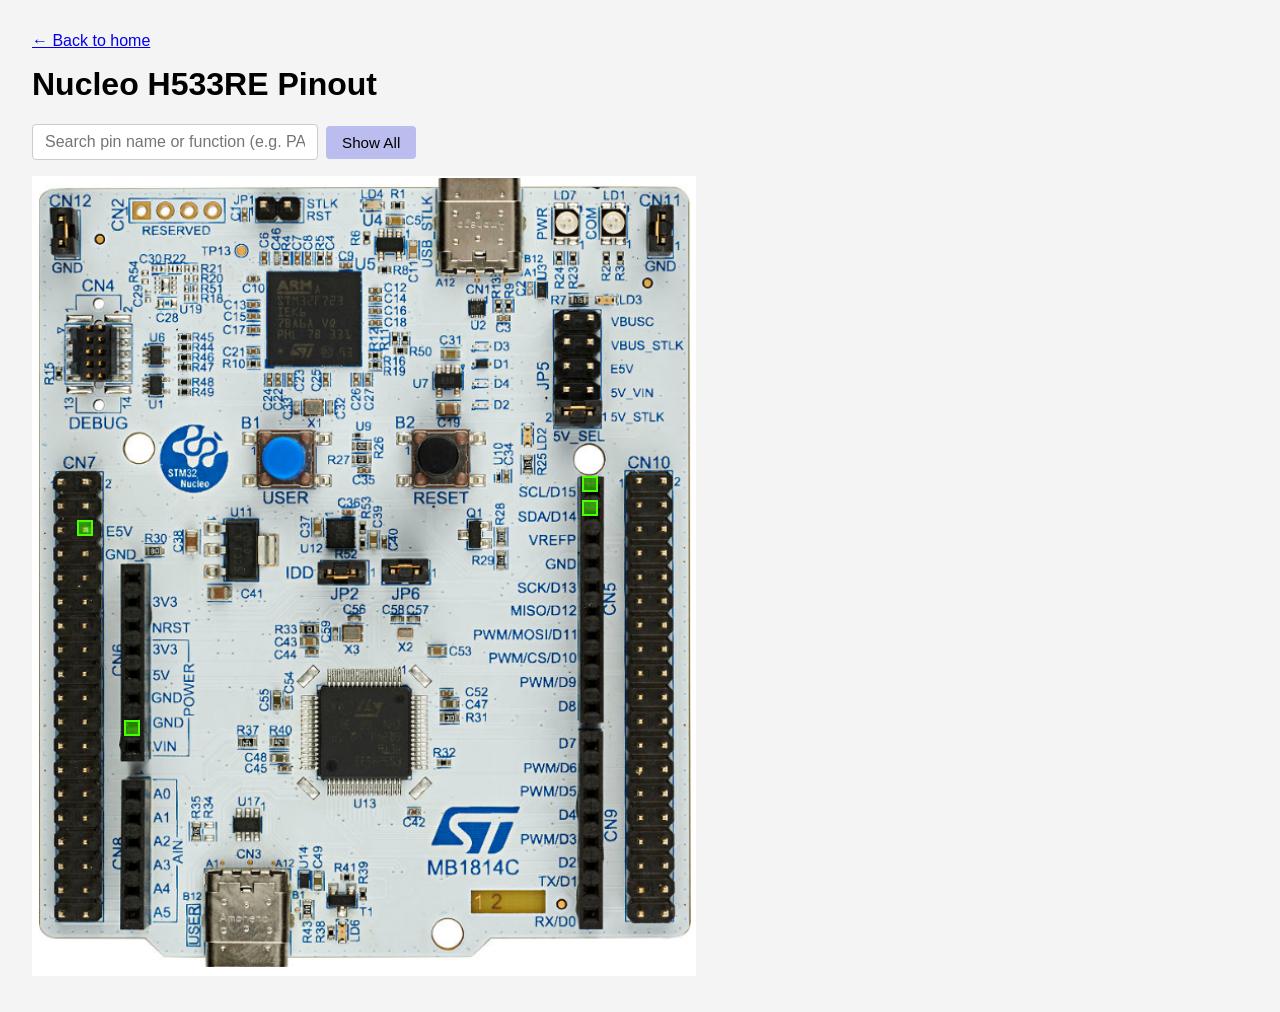
==== H533REpinout.html @ 58fda5b3 "Got started on new nucleo pin out" ====
<!DOCTYPE html>
<html lang="en">
<head>
<meta charset="UTF-8">
<meta name="viewport" content="width=device-width, initial-scale=1.0">
<title>Resources | Triton Robotics</title>
<style>
  body {
    font-family: Arial, sans-serif;
    background: #f4f4f4;
    margin: 0;
    padding: 2rem;
  }

  h1 {
    margin-top: 0;
  }

  a.back {
    display: inline-block;
    margin-bottom: 1rem;
  }

  /* --- Search bar --- */
  #controls {
    display: flex;
    gap: 0.5rem;
    align-items: center;
    margin-bottom: 1rem;
  }

  #search {
    padding: 0.5rem 0.75rem;
    font-size: 1rem;
    width: 260px;
    border: 1px solid #ccc;
    border-radius: 4px;
  }

  #showAllBtn {
    padding: 0.5rem 1rem;
    background: rgb(186, 189, 237);
    border: none;
    border-radius: 4px;
    cursor: pointer;
    font-size: 0.95rem;
  }

  #showAllBtn:hover {
    background: rgb(160, 163, 220);
  }

  #matchCount {
    font-size: 0.9rem;
    color: #555;
  }

  /* --- Image + pin markers --- */
  #board-wrapper {
    position: relative;
    display: inline-block;
  }

  #board-img {
    height: 800px;
    display: block;
    max-width: 100%;
  }

  .pin-marker {
    position: absolute;
    width: 12px;
    height: 12px;
    margin-left: -8px;
    margin-top: -8px;
    background: rgba(72, 255, 0, 0.507);
    border: 2.5px solid rgb(72, 255, 0);
    cursor: pointer;
    transition: transform 0.1s ease, background 0.1s ease, border-color 0.1s ease;
  }

  .pin-marker:hover,
  .pin-marker.highlight {
    background: rgba(255, 200, 80, 0.85);
    border-color: #b8860b;
    transform: scale(1.4);
    z-index: 5;
  }

  .pin-marker.dimmed {
    opacity: 0;
  }

.pin-marker.group-highlight {
    background: rgba(120, 200, 255, 0.85);
    border-color: #1a6fa8;
    transform: scale(1.3);
    z-index: 4;
  }


  /* --- Tooltip --- */
  #tooltip {
    position: absolute;
    display: none;
    background: #1a1a2e;
    color: white;
    padding: 0.5rem 0.75rem;
    border-radius: 6px;
    font-size: 0.85rem;
    max-width: 240px;
    pointer-events: none;
    z-index: 10;
    box-shadow: 0 4px 10px rgba(0,0,0,0.3);
  }

  #tooltip .pin-name {
    font-weight: bold;
    margin-bottom: 0.25rem;
  }

  #tooltip ul {
    margin: 0;
    padding-left: 1.1rem;
  }
</style>
</head>
<body>

  <a class="back" href="index.html">&larr; Back to home</a>
  <h1>Nucleo H533RE Pinout</h1>

  <div id="controls">
    <input type="text" id="search" placeholder="Search pin name or function (e.g. PA5, SPI, ADC)...">
    <button id="showAllBtn">Show All</button>
    <span id="matchCount"></span>
  </div>

  <div id="board-wrapper">
    <img id="board-img" src="assets/nucleo/Nucleo_H533RE.png" alt="Nucleo H533RE top view">
    <div id="tooltip"></div>
    <!-- pin markers are injected here by JS -->
  </div>

  <script>
    // ---------------------------------------------------------------
    // PIN DATA
    // x and y are PERCENTAGES of the image width/height (0-100),
    // NOT pixels. This keeps markers aligned even if the image is
    // resized or viewed on a different screen.
    //
    // To find a pin's x/y: open the image in an image editor (or
    // even MS Paint / Preview), hover the pin, note the pixel
    // coordinates, then:
    //   x% = (pixel_x / image_width_px)  * 100
    //   y% = (pixel_y / image_height_px) * 100
    // ---------------------------------------------------------------
    const pins = [ 
    // Increment x by 4 to go 1 pin to right
    // increment y by

    //Left Group
    { name: "E5V", x: 8, y: 44, functions: ["External 5 volt power at 500mA"]},


    // Right Group

        // Arduino Top
        { name: "PB6", x: 84, y: 38.5, functions: ["I2C1_SCL"], group: "PB6"},
        { name: "PB7", x: 84, y: 41.5, functions: ["I2C1_SDA"], group: "PB7"},




    { name: "GND", x: 15.0, y: 69, functions: ["Ground"], group: "GND" },


    ];

    const wrapper = document.getElementById("board-wrapper");
    const tooltip = document.getElementById("tooltip");
    const searchInput = document.getElementById("search");
    const showAllBtn = document.getElementById("showAllBtn");
    const matchCount = document.getElementById("matchCount");

    // Create a marker element for each pin
    const markerEls = pins.map(pin => {
      const el = document.createElement("div");
      el.className = "pin-marker";
      el.style.left = pin.x + "%";
      el.style.top = pin.y + "%";
      el.dataset.name = pin.name.toLowerCase();
      el.dataset.functions = pin.functions.join(" ").toLowerCase();

    el.addEventListener("mouseenter", () => {
        showTooltip(pin);
        highlightGroup(pin);
    });

    el.addEventListener("mousemove", (e) => positionTooltip(e));
    el.addEventListener("mouseleave", () => {
        hideTooltip();
        clearGroupHighlight();
    });

      wrapper.appendChild(el);
      return { el, pin };
    });

    function showTooltip(pin) {
      const groupNote = pin.group
        ? `<div style="opacity:0.7; font-size:0.75rem; margin-top:0.25rem;">connected to ${pins.filter(p => p.group === pin.group).length - 1} other ${pin.group} pin(s)</div>`
        : "";
      tooltip.innerHTML = `
        <div class="pin-name">${pin.name}</div>
        <ul>${pin.functions.map(f => `<li>${f}</li>`).join("")}</ul>
        ${groupNote}
      `;
      tooltip.style.display = "block";
    }

    function positionTooltip(e) {
      const rect = wrapper.getBoundingClientRect();
      tooltip.style.left = (e.clientX - rect.left + 15) + "px";
      tooltip.style.top = (e.clientY - rect.top + 15) + "px";
    }

    function hideTooltip() {
      tooltip.style.display = "none";
    }

    function highlightGroup(hoveredPin) {
      if (!hoveredPin.group) return;
      markerEls.forEach(({ el, pin }) => {
        if (pin.group === hoveredPin.group) {
          el.classList.add("group-highlight");
        }
      });
    }
 
    function clearGroupHighlight() {
      markerEls.forEach(({ el }) => el.classList.remove("group-highlight"));
    }




    // Search: highlight matches, dim non-matches
    function runSearch() {
      const query = searchInput.value.trim().toLowerCase();
      let matches = 0;

      markerEls.forEach(({ el }) => {
        if (query === "") {
          el.classList.remove("highlight", "dimmed");
          return;
        }
        const isMatch = el.dataset.name.includes(query) || el.dataset.functions.includes(query);
        el.classList.toggle("highlight", isMatch);
        el.classList.toggle("dimmed", !isMatch);
        if (isMatch) matches++;
      });

      matchCount.textContent = query === "" ? "" : `${matches} match${matches === 1 ? "" : "es"}`;
    }

    searchInput.addEventListener("input", runSearch);

    showAllBtn.addEventListener("click", () => {
      searchInput.value = "";
      runSearch();
    });
  </script>

</body>
</html>
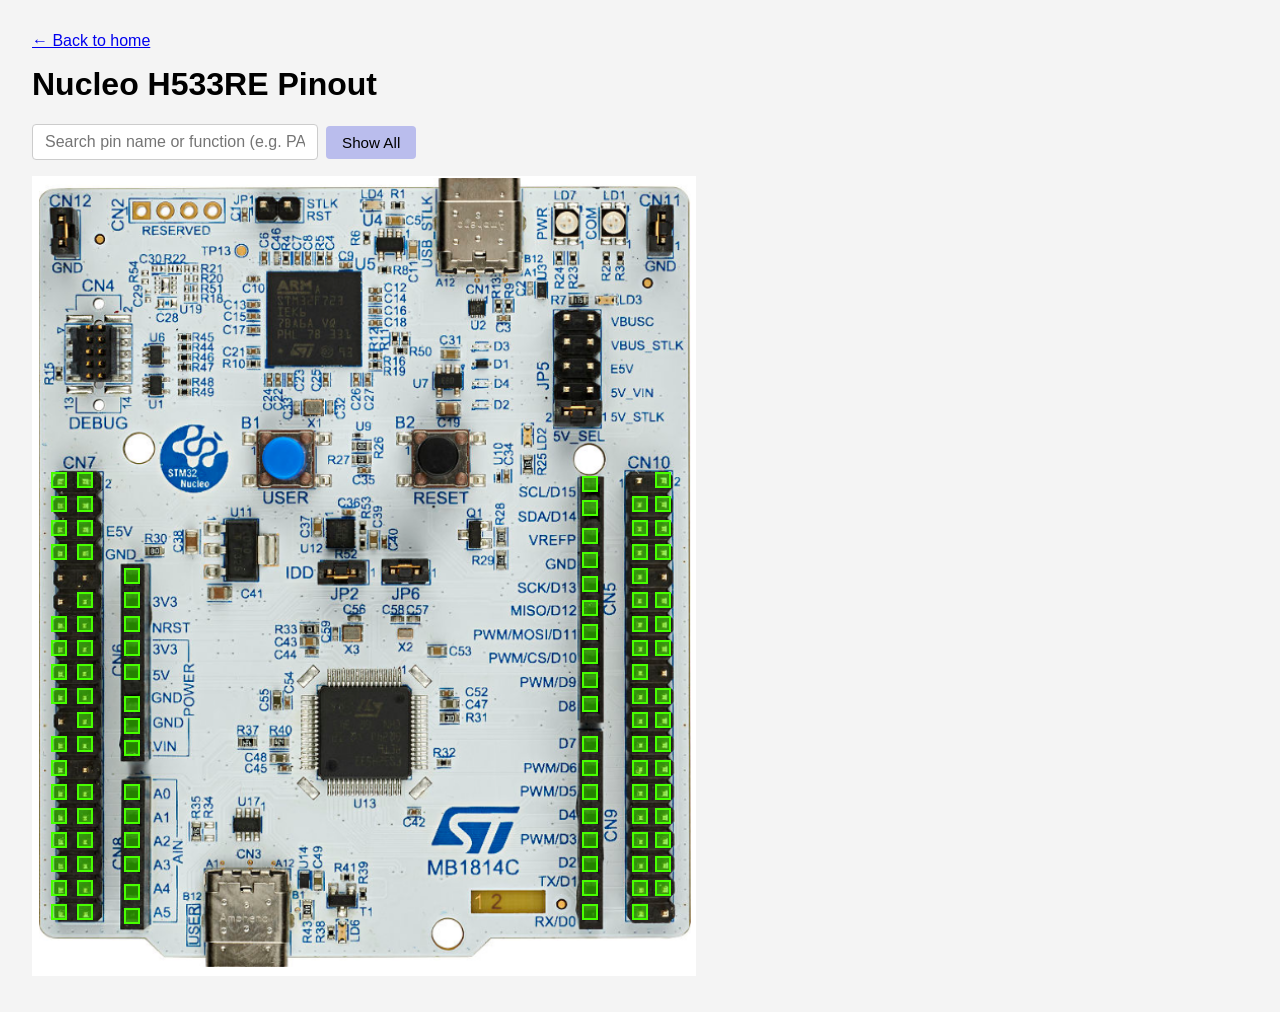
==== commit 5a8d2a28: "Setup Positions of Pins - Put pins on board - Initial function labels" ====
--- a/H533REpinout.html
+++ b/H533REpinout.html
@@ -159,20 +159,136 @@
     // Increment x by 4 to go 1 pin to right
     // increment y by
 
-    //Left Group
-    { name: "E5V", x: 8, y: 44, functions: ["External 5 volt power at 500mA"]},
-
+    //Left Group     
+      // CN7 ODD PINS
+      { name: "PC10", x: 4, y: 38, functions: []},
+      { name: "PC12", x: 4, y: 41, functions: []},
+      { name: "VDD", x: 4, y: 44, functions: []},
+      { name: "BOOT0", x: 4, y: 47, functions: ["BOOT0 is set to ‘0’ by default. It can be set to ‘1’ with a jumper plugged between pin 5 (VDD) and pin 7 (BOOT0) of CN7."]},
+      // { name: "", x: 4, y: 50, functions: []},
+      // { name: "", x: 4, y: 53, functions: []},
+      { name: "PA13", x: 4, y: 56, functions: ["PA13 and PA14 are shared with SWD signals connected to STLINK-V3EC. It is not recommended to use them as I/O pins. By default, they are used as SWD signals (SB40 and SB41 ON)."]},
+      { name: "PA14", x: 4, y: 59, functions: ["PA13 and PA14 are shared with SWD signals connected to STLINK-V3EC. It is not recommended to use them as I/O pins. By default, they are used as SWD signals (SB40 and SB41 ON)."]},
+      { name: "PA15", x: 4, y: 62, functions: []},
+      { name: "GND", x: 4, y: 65, functions: ["Ground"], group: "GND"},
+      // { name: "", x: 4, y: 68, functions: []},
+      { name: "PC13", x: 4, y: 71, functions: ["USER button(DEFAULT)/IO"]},
+      { name: "PC14", x: 4, y: 74, functions: ["LSE CLK (DEFAULT)/IO", "OSC32_IN"]},
+      { name: "PC15", x: 4, y: 77, functions: ["LSE LCK (DEFAULT)/IO", "OSC32_OUT"]},
+      { name: "PF0", x: 4, y: 80, functions: ["HSE CLK (DEFAULT)/I", "OSC_IN"]},
+      { name: "PF1", x: 4, y: 83, functions: ["HSE LCK (DEFAULT)/O", "OSC_OUT"]},
+      { name: "VBAT", x: 4, y: 86, functions: ["Power supply for RTC when VDD is not present"]},
+      { name: "PC2", x: 4, y: 89, functions: ["IO"]},
+      { name: "PC3", x: 4, y: 92, functions: ["IO"]},
+
+      // CN7 EVEN PINS
+      { name: "PC11", x: 8, y: 38, functions: []},
+      { name: "PD2", x: 8, y: 41, functions: []},
+      { name: "E5V", x: 8, y: 44, functions: ["External 5 volt power at 500mA"]},
+      { name: "GND", x: 8, y: 47, functions: ["Ground"], group: "GND"},
+      // { name: "", x: 8, y: 50, functions: []},
+      { name: "IOREF", x: 8, y: 53, functions: []},
+      { name: "NRST", x: 8, y: 56, functions: ["STM32H5 RESET"], group: "NRST"},
+      { name: "3V3", x: 8, y: 59, functions: ["3V3 output (3V-3.6V, max 1.3A)"], group: "3V3"},
+      { name: "5V", x: 8, y: 62, functions: []},
+      { name: "GND", x: 8, y: 65, functions: ["Ground"], group: "GND"},
+      { name: "GND", x: 8, y: 68, functions: ["Ground"], group: "GND"},
+      { name: "VIN", x: 8, y: 71, functions: ["Power Input (7V = 800mA, (7V, 9V) = 450mA, [9V, 12V] = 250mA)"], group: "VIN"},
+      // { name: "", x: 8, y: 74, functions: []},
+      { name: "PA0", x: 8, y: 77, functions: ["ARD_A0–ADC1_INP0 (DEFAULT)/User button"]},
+      { name: "PA1", x: 8, y: 80, functions: ["ARD_A1–ADC1_INP1"]},
+      { name: "PA2(*)/PB1(*)", x: 8, y: 83, functions: ["ARD_A2–ADC1_INP14/STLINK_TX (T_VCP_TX)", "USART2_TX"]},
+      { name: "PB0", x: 8, y: 86, functions: []},
+      { name: "PC1(DEFAULT)/PB7", x: 8, y: 89, functions: []},
+      { name: "PC0(DEFAULT)/PB6", x: 8, y: 92, functions: []},
+      
+      // CN6 POWER
+      { name: "", x: 15.0, y: 50, functions: ["5V_IN test"]},
+      { name: "IOREF", x: 15.0, y: 53, functions: ["3V3 ref"]},
+      { name: "NRST", x: 15.0, y: 56, functions: ["STM32H5 RESET"], group: "NRST"},
+      { name: "3V3", x: 15.0, y: 59, functions: ["3V3 output (3V-3.6V, max 1.3A)"], group: "3V3"},
+      { name: "5V", x: 15.0, y: 62, functions: ["5V input"]},
+      { name: "GND", x: 15.0, y: 66, functions: ["Ground"], group: "GND"},
+      { name: "GND", x: 15.0, y: 68.7, functions: ["Ground"], group: "GND"},
+      { name: "VIN", x: 15.0, y: 71.5, functions: ["Power Input (7V = 800mA, (7V, 9V) = 450mA, [9V, 12V] = 250mA)"], group: "VIN"},
+      
+      // CN8 ANALOG
+      { name: "PA0", x: 15.0, y: 77, functions: ["ADC1_INP0"]},
+      { name: "PA1", x: 15.0, y: 80, functions: ["ADC1_INP1"]},
+      { name: "PA2/PB1", x: 15.0, y: 83, functions: ["ADC1_INP14"]},
+      { name: "PB0", x: 15.0, y: 86, functions: ["ADC1_INP9"]},
+      { name: "PC1(default)/PB7", x: 15.0, y: 89.5, functions: ["ADC1_INP11 (DEFAULT)/I2C1_SDA"]},
+      { name: "PC0(default)/PB6", x: 15.0, y: 92.5, functions: ["ADC1_INP10 (DEFAULT)/I2C1_SCL "]},
 
     // Right Group
 
-        // Arduino Top
+        // CN5 DIGITAL
         { name: "PB6", x: 84, y: 38.5, functions: ["I2C1_SCL"], group: "PB6"},
         { name: "PB7", x: 84, y: 41.5, functions: ["I2C1_SDA"], group: "PB7"},
-
-
-
-
-    { name: "GND", x: 15.0, y: 69, functions: ["Ground"], group: "GND" },
+        { name: "AVDD", x: 84, y: 45, functions: ["AVDD"], group: "AVDD"},
+        { name: "GND", x: 84, y: 48, functions: ["Ground"], group: "GND"},
+        { name: "PA5", x: 84, y: 51, functions: ["SPI1_SCK"]},
+        { name: "PA6", x: 84, y: 54, functions: ["SPI1_MISO"]},
+        { name: "PA7", x: 84, y: 57, functions: ["TIM3_CH2", "SPI1_MOSI"]},
+        { name: "PC9", x: 84, y: 60, functions: ["TIM3_CH4", "SPI1_NSS"]},
+        { name: "PC6", x: 84, y: 63, functions: ["TIM3_CH1"]},
+        { name: "PC7", x: 84, y: 66, functions: ["IO"], group: "IO"},
+
+        // CN9 DIGITAL
+        { name: "PA8", x: 84, y: 71, functions: ["IO"], group: "IO"},
+        { name: "PB10", x: 84, y: 74, functions: ["TIM2_CH3"]},
+        { name: "PB4", x: 84, y: 77, functions: ["TIM1_CH2"]},
+        { name: "PB5", x: 84, y: 80, functions: ["IO"], group: "IO"},
+        { name: "PB3", x: 84, y: 83, functions: ["TIM2_CH2"]},
+        { name: "PA10(*)/PC8(*)", x: 84, y: 86, functions: ["IO"], group: "IO"},
+        { name: "PB14(DEFAULT)/PA4(*)/P2(*)", x: 84, y: 89, functions: ["UART1_TX/USART3_TX(*)/USART2_TX(*)"]},
+        { name: "PB15(DEFAULT)/PA3(*)", x: 84, y: 92, functions: ["UART1_TX/USART3_TX(*)/USART2_TX(*)"]},
+
+
+        // CN10 ODD PINS
+        // { name: "", x: 91.5, y: 38, functions: []},
+        { name: "PB6", x: 91.5, y: 41, functions: []},
+        { name: "PB7", x: 91.5, y: 44, functions: []},
+        { name: "AVDD", x: 91.5, y: 47, functions: ["AVDD is connected to VDD_MCU by default (R33 fitted)."], group: "AVDD"},
+        { name: "GND", x: 91.5, y: 50, functions: ["Ground"], group: "GND"},
+        { name: "PA5", x: 91.5, y: 53, functions: []},
+        { name: "PA6", x: 91.5, y: 56, functions: []},
+        { name: "PA7", x: 91.5, y: 59, functions: []},
+        { name: "PC9", x: 91.5, y: 62, functions: []},
+        { name: "PC6", x: 91.5, y: 65, functions: []},
+        { name: "PC7(*)", x: 91.5, y: 68, functions: []},
+        { name: "PA8(*)", x: 91.5, y: 71, functions: []},
+        { name: "PB10", x: 91.5, y: 74, functions: []},
+        { name: "PB4", x: 91.5, y: 77, functions: []},
+        { name: "PB5", x: 91.5, y: 80, functions: []},
+        { name: "PB3", x: 91.5, y: 83, functions: []},
+        { name: "PA10/PB8", x: 91.5, y: 86, functions: []},
+        { name: "PB14", x: 91.5, y: 89, functions: []},
+        { name: "PB15", x: 91.5, y: 92, functions: []},
+
+        // CN10 EVEN PINS
+        { name: "PC8(*)/PA9(*)", x: 95, y: 38, functions: []},
+        { name: "PA10(*)", x: 95, y: 41, functions: []},
+        { name: "PC5", x: 95, y: 44, functions: []},
+        { name: "VBUS_STLK", x: 95, y: 47, functions: ["VBUS_STLK is the 5 V power from the STLINK-V3EC USB connector. It rises before the 5 V of the STM32H5 Nucleo-64 board."]},
+        // { name: "", x: 95, y: 50, functions: []},
+        { name: "PA12", x: 95, y: 53, functions: ["PA11 and PA12 are shared with USB signals connected to a USB Type-C® connector. It is not recommended to use them as I/O pins. By default, they are connected to D+/D- signals (SB13 and SB17 ON)."]},
+        { name: "PA11", x: 95, y: 56, functions: ["PA11 and PA12 are shared with USB signals connected to a USB Type-C® connector. It is not recommended to use them as I/O pins. By default, they are connected to D+/D- signals (SB13 and SB17 ON)."]},
+        { name: "PB12", x: 95, y: 59, functions: []},
+        // { name: "", x: 95, y: 62, functions: []},
+        { name: "GND", x: 95, y: 65, functions: ["Ground"], group: "GND"},
+        { name: "PB2", x: 95, y: 68, functions: []},
+        { name: "PB1(*)", x: 95, y: 71, functions: []},
+        { name: "PB15", x: 95, y: 74, functions: []},
+        { name: "PB14", x: 95, y: 77, functions: []},
+        { name: "PB13", x: 95, y: 80, functions: []},
+        { name: "AGND", x: 95, y: 83, functions: []},
+        { name: "PC4", x: 95, y: 86, functions: []},
+        { name: "PB8", x: 95, y: 89, functions: []},
+        // { name: "", x: 95, y: 92, functions: []},
+
+
+
 
 
     ];
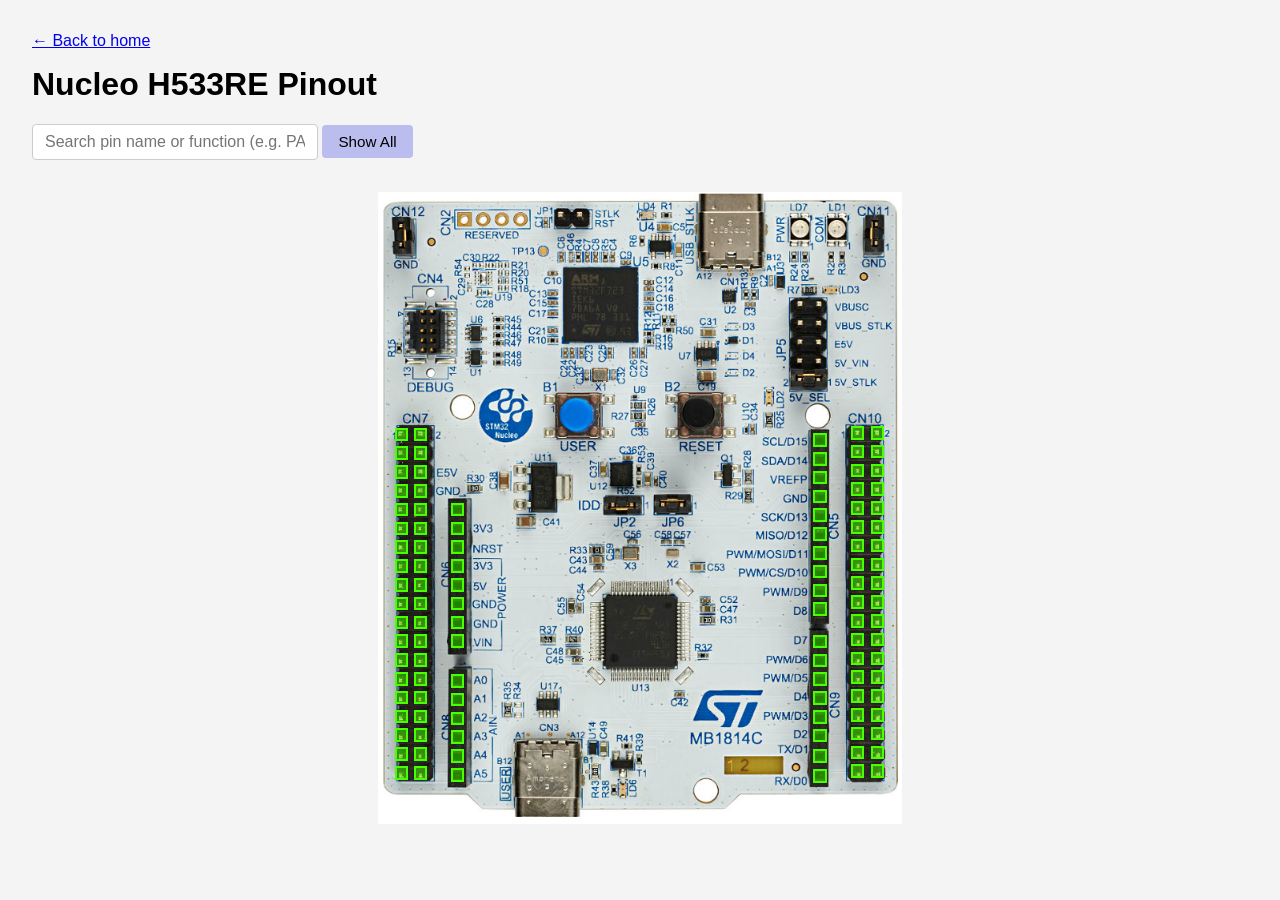
==== commit 5ac39576: "Split Up Files + Replaced Tooltips w/ Dividers -  Split file into js, html, and css file - Reformatt" ====
--- a/H533REpinout.html
+++ b/H533REpinout.html
@@ -1,132 +1,13 @@
 <!DOCTYPE html>
 <html lang="en">
 <head>
-<meta charset="UTF-8">
-<meta name="viewport" content="width=device-width, initial-scale=1.0">
-<title>Resources | Triton Robotics</title>
-<style>
-  body {
-    font-family: Arial, sans-serif;
-    background: #f4f4f4;
-    margin: 0;
-    padding: 2rem;
-  }
-
-  h1 {
-    margin-top: 0;
-  }
-
-  a.back {
-    display: inline-block;
-    margin-bottom: 1rem;
-  }
-
-  /* --- Search bar --- */
-  #controls {
-    display: flex;
-    gap: 0.5rem;
-    align-items: center;
-    margin-bottom: 1rem;
-  }
-
-  #search {
-    padding: 0.5rem 0.75rem;
-    font-size: 1rem;
-    width: 260px;
-    border: 1px solid #ccc;
-    border-radius: 4px;
-  }
-
-  #showAllBtn {
-    padding: 0.5rem 1rem;
-    background: rgb(186, 189, 237);
-    border: none;
-    border-radius: 4px;
-    cursor: pointer;
-    font-size: 0.95rem;
-  }
-
-  #showAllBtn:hover {
-    background: rgb(160, 163, 220);
-  }
-
-  #matchCount {
-    font-size: 0.9rem;
-    color: #555;
-  }
-
-  /* --- Image + pin markers --- */
-  #board-wrapper {
-    position: relative;
-    display: inline-block;
-  }
-
-  #board-img {
-    height: 800px;
-    display: block;
-    max-width: 100%;
-  }
-
-  .pin-marker {
-    position: absolute;
-    width: 12px;
-    height: 12px;
-    margin-left: -8px;
-    margin-top: -8px;
-    background: rgba(72, 255, 0, 0.507);
-    border: 2.5px solid rgb(72, 255, 0);
-    cursor: pointer;
-    transition: transform 0.1s ease, background 0.1s ease, border-color 0.1s ease;
-  }
-
-  .pin-marker:hover,
-  .pin-marker.highlight {
-    background: rgba(255, 200, 80, 0.85);
-    border-color: #b8860b;
-    transform: scale(1.4);
-    z-index: 5;
-  }
-
-  .pin-marker.dimmed {
-    opacity: 0;
-  }
-
-.pin-marker.group-highlight {
-    background: rgba(120, 200, 255, 0.85);
-    border-color: #1a6fa8;
-    transform: scale(1.3);
-    z-index: 4;
-  }
-
-
-  /* --- Tooltip --- */
-  #tooltip {
-    position: absolute;
-    display: none;
-    background: #1a1a2e;
-    color: white;
-    padding: 0.5rem 0.75rem;
-    border-radius: 6px;
-    font-size: 0.85rem;
-    max-width: 240px;
-    pointer-events: none;
-    z-index: 10;
-    box-shadow: 0 4px 10px rgba(0,0,0,0.3);
-  }
-
-  #tooltip .pin-name {
-    font-weight: bold;
-    margin-bottom: 0.25rem;
-  }
-
-  #tooltip ul {
-    margin: 0;
-    padding-left: 1.1rem;
-  }
-</style>
+  <meta charset="UTF-8">
+  <meta name="viewport" content="width=device-width, initial-scale=1.0">
+  <title>Resources | Triton Robotics</title>
+  <link rel="stylesheet" href="stylesheet.css"></link>
 </head>
 <body>
-
+  
   <a class="back" href="index.html">&larr; Back to home</a>
   <h1>Nucleo H533RE Pinout</h1>
 
@@ -136,257 +17,30 @@
     <span id="matchCount"></span>
   </div>
 
-  <div id="board-wrapper">
-    <img id="board-img" src="assets/nucleo/Nucleo_H533RE.png" alt="Nucleo H533RE top view">
-    <div id="tooltip"></div>
-    <!-- pin markers are injected here by JS -->
+  <div id="pinout-wrapper">
+    <div id="left-pinout" style="display: flex;">
+      <div id="left-left-pinout">
+      </div>
+      <div id="left-right-pinout">
+      </div>
+    </div> 
+
+    <div id="board-wrapper">
+      <img id="board-img" src="assets/nucleo/Nucleo_H533RE.png" alt="Nucleo H533RE top view">
+      <div id="tooASDFGltip"></div>
+      <!-- pin markers are injected here by JS -->
+    </div>
+
+    <div id="right-pintout" style="display: flex;">
+      <div id="right-left-pinout">
+      </div>
+      <div id="right-right-pinout">
+      </div>
+
+    </div>
   </div>
 
-  <script>
-    // ---------------------------------------------------------------
-    // PIN DATA
-    // x and y are PERCENTAGES of the image width/height (0-100),
-    // NOT pixels. This keeps markers aligned even if the image is
-    // resized or viewed on a different screen.
-    //
-    // To find a pin's x/y: open the image in an image editor (or
-    // even MS Paint / Preview), hover the pin, note the pixel
-    // coordinates, then:
-    //   x% = (pixel_x / image_width_px)  * 100
-    //   y% = (pixel_y / image_height_px) * 100
-    // ---------------------------------------------------------------
-    const pins = [ 
-    // Increment x by 4 to go 1 pin to right
-    // increment y by
-
-    //Left Group     
-      // CN7 ODD PINS
-      { name: "PC10", x: 4, y: 38, functions: []},
-      { name: "PC12", x: 4, y: 41, functions: []},
-      { name: "VDD", x: 4, y: 44, functions: []},
-      { name: "BOOT0", x: 4, y: 47, functions: ["BOOT0 is set to ‘0’ by default. It can be set to ‘1’ with a jumper plugged between pin 5 (VDD) and pin 7 (BOOT0) of CN7."]},
-      // { name: "", x: 4, y: 50, functions: []},
-      // { name: "", x: 4, y: 53, functions: []},
-      { name: "PA13", x: 4, y: 56, functions: ["PA13 and PA14 are shared with SWD signals connected to STLINK-V3EC. It is not recommended to use them as I/O pins. By default, they are used as SWD signals (SB40 and SB41 ON)."]},
-      { name: "PA14", x: 4, y: 59, functions: ["PA13 and PA14 are shared with SWD signals connected to STLINK-V3EC. It is not recommended to use them as I/O pins. By default, they are used as SWD signals (SB40 and SB41 ON)."]},
-      { name: "PA15", x: 4, y: 62, functions: []},
-      { name: "GND", x: 4, y: 65, functions: ["Ground"], group: "GND"},
-      // { name: "", x: 4, y: 68, functions: []},
-      { name: "PC13", x: 4, y: 71, functions: ["USER button(DEFAULT)/IO"]},
-      { name: "PC14", x: 4, y: 74, functions: ["LSE CLK (DEFAULT)/IO", "OSC32_IN"]},
-      { name: "PC15", x: 4, y: 77, functions: ["LSE LCK (DEFAULT)/IO", "OSC32_OUT"]},
-      { name: "PF0", x: 4, y: 80, functions: ["HSE CLK (DEFAULT)/I", "OSC_IN"]},
-      { name: "PF1", x: 4, y: 83, functions: ["HSE LCK (DEFAULT)/O", "OSC_OUT"]},
-      { name: "VBAT", x: 4, y: 86, functions: ["Power supply for RTC when VDD is not present"]},
-      { name: "PC2", x: 4, y: 89, functions: ["IO"]},
-      { name: "PC3", x: 4, y: 92, functions: ["IO"]},
-
-      // CN7 EVEN PINS
-      { name: "PC11", x: 8, y: 38, functions: []},
-      { name: "PD2", x: 8, y: 41, functions: []},
-      { name: "E5V", x: 8, y: 44, functions: ["External 5 volt power at 500mA"]},
-      { name: "GND", x: 8, y: 47, functions: ["Ground"], group: "GND"},
-      // { name: "", x: 8, y: 50, functions: []},
-      { name: "IOREF", x: 8, y: 53, functions: []},
-      { name: "NRST", x: 8, y: 56, functions: ["STM32H5 RESET"], group: "NRST"},
-      { name: "3V3", x: 8, y: 59, functions: ["3V3 output (3V-3.6V, max 1.3A)"], group: "3V3"},
-      { name: "5V", x: 8, y: 62, functions: []},
-      { name: "GND", x: 8, y: 65, functions: ["Ground"], group: "GND"},
-      { name: "GND", x: 8, y: 68, functions: ["Ground"], group: "GND"},
-      { name: "VIN", x: 8, y: 71, functions: ["Power Input (7V = 800mA, (7V, 9V) = 450mA, [9V, 12V] = 250mA)"], group: "VIN"},
-      // { name: "", x: 8, y: 74, functions: []},
-      { name: "PA0", x: 8, y: 77, functions: ["ARD_A0–ADC1_INP0 (DEFAULT)/User button"]},
-      { name: "PA1", x: 8, y: 80, functions: ["ARD_A1–ADC1_INP1"]},
-      { name: "PA2(*)/PB1(*)", x: 8, y: 83, functions: ["ARD_A2–ADC1_INP14/STLINK_TX (T_VCP_TX)", "USART2_TX"]},
-      { name: "PB0", x: 8, y: 86, functions: []},
-      { name: "PC1(DEFAULT)/PB7", x: 8, y: 89, functions: []},
-      { name: "PC0(DEFAULT)/PB6", x: 8, y: 92, functions: []},
-      
-      // CN6 POWER
-      { name: "", x: 15.0, y: 50, functions: ["5V_IN test"]},
-      { name: "IOREF", x: 15.0, y: 53, functions: ["3V3 ref"]},
-      { name: "NRST", x: 15.0, y: 56, functions: ["STM32H5 RESET"], group: "NRST"},
-      { name: "3V3", x: 15.0, y: 59, functions: ["3V3 output (3V-3.6V, max 1.3A)"], group: "3V3"},
-      { name: "5V", x: 15.0, y: 62, functions: ["5V input"]},
-      { name: "GND", x: 15.0, y: 66, functions: ["Ground"], group: "GND"},
-      { name: "GND", x: 15.0, y: 68.7, functions: ["Ground"], group: "GND"},
-      { name: "VIN", x: 15.0, y: 71.5, functions: ["Power Input (7V = 800mA, (7V, 9V) = 450mA, [9V, 12V] = 250mA)"], group: "VIN"},
-      
-      // CN8 ANALOG
-      { name: "PA0", x: 15.0, y: 77, functions: ["ADC1_INP0"]},
-      { name: "PA1", x: 15.0, y: 80, functions: ["ADC1_INP1"]},
-      { name: "PA2/PB1", x: 15.0, y: 83, functions: ["ADC1_INP14"]},
-      { name: "PB0", x: 15.0, y: 86, functions: ["ADC1_INP9"]},
-      { name: "PC1(default)/PB7", x: 15.0, y: 89.5, functions: ["ADC1_INP11 (DEFAULT)/I2C1_SDA"]},
-      { name: "PC0(default)/PB6", x: 15.0, y: 92.5, functions: ["ADC1_INP10 (DEFAULT)/I2C1_SCL "]},
-
-    // Right Group
-
-        // CN5 DIGITAL
-        { name: "PB6", x: 84, y: 38.5, functions: ["I2C1_SCL"], group: "PB6"},
-        { name: "PB7", x: 84, y: 41.5, functions: ["I2C1_SDA"], group: "PB7"},
-        { name: "AVDD", x: 84, y: 45, functions: ["AVDD"], group: "AVDD"},
-        { name: "GND", x: 84, y: 48, functions: ["Ground"], group: "GND"},
-        { name: "PA5", x: 84, y: 51, functions: ["SPI1_SCK"]},
-        { name: "PA6", x: 84, y: 54, functions: ["SPI1_MISO"]},
-        { name: "PA7", x: 84, y: 57, functions: ["TIM3_CH2", "SPI1_MOSI"]},
-        { name: "PC9", x: 84, y: 60, functions: ["TIM3_CH4", "SPI1_NSS"]},
-        { name: "PC6", x: 84, y: 63, functions: ["TIM3_CH1"]},
-        { name: "PC7", x: 84, y: 66, functions: ["IO"], group: "IO"},
-
-        // CN9 DIGITAL
-        { name: "PA8", x: 84, y: 71, functions: ["IO"], group: "IO"},
-        { name: "PB10", x: 84, y: 74, functions: ["TIM2_CH3"]},
-        { name: "PB4", x: 84, y: 77, functions: ["TIM1_CH2"]},
-        { name: "PB5", x: 84, y: 80, functions: ["IO"], group: "IO"},
-        { name: "PB3", x: 84, y: 83, functions: ["TIM2_CH2"]},
-        { name: "PA10(*)/PC8(*)", x: 84, y: 86, functions: ["IO"], group: "IO"},
-        { name: "PB14(DEFAULT)/PA4(*)/P2(*)", x: 84, y: 89, functions: ["UART1_TX/USART3_TX(*)/USART2_TX(*)"]},
-        { name: "PB15(DEFAULT)/PA3(*)", x: 84, y: 92, functions: ["UART1_TX/USART3_TX(*)/USART2_TX(*)"]},
-
-
-        // CN10 ODD PINS
-        // { name: "", x: 91.5, y: 38, functions: []},
-        { name: "PB6", x: 91.5, y: 41, functions: []},
-        { name: "PB7", x: 91.5, y: 44, functions: []},
-        { name: "AVDD", x: 91.5, y: 47, functions: ["AVDD is connected to VDD_MCU by default (R33 fitted)."], group: "AVDD"},
-        { name: "GND", x: 91.5, y: 50, functions: ["Ground"], group: "GND"},
-        { name: "PA5", x: 91.5, y: 53, functions: []},
-        { name: "PA6", x: 91.5, y: 56, functions: []},
-        { name: "PA7", x: 91.5, y: 59, functions: []},
-        { name: "PC9", x: 91.5, y: 62, functions: []},
-        { name: "PC6", x: 91.5, y: 65, functions: []},
-        { name: "PC7(*)", x: 91.5, y: 68, functions: []},
-        { name: "PA8(*)", x: 91.5, y: 71, functions: []},
-        { name: "PB10", x: 91.5, y: 74, functions: []},
-        { name: "PB4", x: 91.5, y: 77, functions: []},
-        { name: "PB5", x: 91.5, y: 80, functions: []},
-        { name: "PB3", x: 91.5, y: 83, functions: []},
-        { name: "PA10/PB8", x: 91.5, y: 86, functions: []},
-        { name: "PB14", x: 91.5, y: 89, functions: []},
-        { name: "PB15", x: 91.5, y: 92, functions: []},
-
-        // CN10 EVEN PINS
-        { name: "PC8(*)/PA9(*)", x: 95, y: 38, functions: []},
-        { name: "PA10(*)", x: 95, y: 41, functions: []},
-        { name: "PC5", x: 95, y: 44, functions: []},
-        { name: "VBUS_STLK", x: 95, y: 47, functions: ["VBUS_STLK is the 5 V power from the STLINK-V3EC USB connector. It rises before the 5 V of the STM32H5 Nucleo-64 board."]},
-        // { name: "", x: 95, y: 50, functions: []},
-        { name: "PA12", x: 95, y: 53, functions: ["PA11 and PA12 are shared with USB signals connected to a USB Type-C® connector. It is not recommended to use them as I/O pins. By default, they are connected to D+/D- signals (SB13 and SB17 ON)."]},
-        { name: "PA11", x: 95, y: 56, functions: ["PA11 and PA12 are shared with USB signals connected to a USB Type-C® connector. It is not recommended to use them as I/O pins. By default, they are connected to D+/D- signals (SB13 and SB17 ON)."]},
-        { name: "PB12", x: 95, y: 59, functions: []},
-        // { name: "", x: 95, y: 62, functions: []},
-        { name: "GND", x: 95, y: 65, functions: ["Ground"], group: "GND"},
-        { name: "PB2", x: 95, y: 68, functions: []},
-        { name: "PB1(*)", x: 95, y: 71, functions: []},
-        { name: "PB15", x: 95, y: 74, functions: []},
-        { name: "PB14", x: 95, y: 77, functions: []},
-        { name: "PB13", x: 95, y: 80, functions: []},
-        { name: "AGND", x: 95, y: 83, functions: []},
-        { name: "PC4", x: 95, y: 86, functions: []},
-        { name: "PB8", x: 95, y: 89, functions: []},
-        // { name: "", x: 95, y: 92, functions: []},
-
-
-
-
-
-    ];
-
-    const wrapper = document.getElementById("board-wrapper");
-    const tooltip = document.getElementById("tooltip");
-    const searchInput = document.getElementById("search");
-    const showAllBtn = document.getElementById("showAllBtn");
-    const matchCount = document.getElementById("matchCount");
-
-    // Create a marker element for each pin
-    const markerEls = pins.map(pin => {
-      const el = document.createElement("div");
-      el.className = "pin-marker";
-      el.style.left = pin.x + "%";
-      el.style.top = pin.y + "%";
-      el.dataset.name = pin.name.toLowerCase();
-      el.dataset.functions = pin.functions.join(" ").toLowerCase();
-
-    el.addEventListener("mouseenter", () => {
-        showTooltip(pin);
-        highlightGroup(pin);
-    });
-
-    el.addEventListener("mousemove", (e) => positionTooltip(e));
-    el.addEventListener("mouseleave", () => {
-        hideTooltip();
-        clearGroupHighlight();
-    });
-
-      wrapper.appendChild(el);
-      return { el, pin };
-    });
-
-    function showTooltip(pin) {
-      const groupNote = pin.group
-        ? `<div style="opacity:0.7; font-size:0.75rem; margin-top:0.25rem;">connected to ${pins.filter(p => p.group === pin.group).length - 1} other ${pin.group} pin(s)</div>`
-        : "";
-      tooltip.innerHTML = `
-        <div class="pin-name">${pin.name}</div>
-        <ul>${pin.functions.map(f => `<li>${f}</li>`).join("")}</ul>
-        ${groupNote}
-      `;
-      tooltip.style.display = "block";
-    }
-
-    function positionTooltip(e) {
-      const rect = wrapper.getBoundingClientRect();
-      tooltip.style.left = (e.clientX - rect.left + 15) + "px";
-      tooltip.style.top = (e.clientY - rect.top + 15) + "px";
-    }
-
-    function hideTooltip() {
-      tooltip.style.display = "none";
-    }
-
-    function highlightGroup(hoveredPin) {
-      if (!hoveredPin.group) return;
-      markerEls.forEach(({ el, pin }) => {
-        if (pin.group === hoveredPin.group) {
-          el.classList.add("group-highlight");
-        }
-      });
-    }
- 
-    function clearGroupHighlight() {
-      markerEls.forEach(({ el }) => el.classList.remove("group-highlight"));
-    }
-
-
-
-
-    // Search: highlight matches, dim non-matches
-    function runSearch() {
-      const query = searchInput.value.trim().toLowerCase();
-      let matches = 0;
-
-      markerEls.forEach(({ el }) => {
-        if (query === "") {
-          el.classList.remove("highlight", "dimmed");
-          return;
-        }
-        const isMatch = el.dataset.name.includes(query) || el.dataset.functions.includes(query);
-        el.classList.toggle("highlight", isMatch);
-        el.classList.toggle("dimmed", !isMatch);
-        if (isMatch) matches++;
-      });
-
-      matchCount.textContent = query === "" ? "" : `${matches} match${matches === 1 ? "" : "es"}`;
-    }
-
-    searchInput.addEventListener("input", runSearch);
-
-    showAllBtn.addEventListener("click", () => {
-      searchInput.value = "";
-      runSearch();
-    });
-  </script>
 
 </body>
+<script src="button.js"></script>
 </html>
--- a/stylesheet.css
+++ b/stylesheet.css
@@ -0,0 +1,149 @@
+
+  body {
+    font-family: Arial, sans-serif;
+    background: #f4f4f4;
+    margin: 0;
+    padding: 2rem;
+  }
+
+  h1 {
+    margin-top: 0;
+  }
+
+  a.back {
+    display: inline-block;
+    margin-bottom: 1rem;
+  }
+
+  /* --- Search bar --- */
+  #controls {
+    display: flex-shrink;
+    gap: 0.5rem;
+    align-items: center;
+    margin-bottom: 1rem;
+  }
+
+  #search {
+    padding: 0.5rem 0.75rem;
+    font-size: 1rem;
+    width: 260px;
+    border: 1px solid #ccc;
+    border-radius: 4px;
+  }
+
+  #showAllBtn {
+    padding: 0.5rem 1rem;
+    background: rgb(186, 189, 237);
+    border: none;
+    border-radius: 4px;
+    cursor: pointer;
+    font-size: 0.95rem;
+  }
+
+  #showAllBtn:hover {
+    background: rgb(160, 163, 220);
+  }
+
+  #matchCount {
+    font-size: 0.9rem;
+    color: #555;
+  }
+
+  #pinout-wrapper {
+    display: flex;
+    justify-content: safe center; 
+    overflow: scroll;
+    margin: -2rem;
+    margin-top: 2rem;
+  }
+
+  /* --- Pinout-info --- */
+  .pin-info {
+    background-color: #1a1a2e;
+    color: white;
+    margin: 3px;
+    padding: 2px;
+    width: 222px;
+    min-height: 35px;
+    visibility: visible;
+  }
+
+  /* --- Image + pin markers --- */
+  #board-wrapper {
+    position: relative;
+    display: inline;
+    zoom: 0.8
+    /* transform: scale(0.8); */
+    /* width: calc(15vmin + 24em); */
+  }
+  
+  #board-img {
+    /* height: 800px; */
+    min-width: 100px;
+    display: block;
+    object-fit: contain;
+    max-width: 100%;
+  }
+
+  .pin-marker {
+    position: absolute;
+    width: 12px;
+    height: 12px;
+    margin-left: -8px;
+    margin-top: -8px;
+    margin-left: -1.4%;
+    margin-top: -1.4%;
+    background: rgba(72, 255, 0, 0.507);
+    border: 2.5px solid rgb(72, 255, 0);
+    cursor: pointer;
+    transition: transform 0.1s ease, background 0.1s ease, border-color 0.1s ease;
+  }
+
+  .pin-marker:hover,
+  .pin-marker.highlight {
+    background: rgba(255, 200, 80, 0.85);
+    border-color: #b8860b;
+    transform: scale(1.4);
+    z-index: 5;
+  }
+
+  .pin-marker.dimmed {
+    opacity: 0;
+  }
+
+  .pin-marker.group-highlight {
+    background: rgba(120, 200, 255, 0.85);
+    border-color: #1a6fa8;
+    transform: scale(1.3);
+    z-index: 4;
+  }
+
+  .pintabs {
+    
+  }
+
+
+  /* --- Tooltip --- */
+  #tooltip {
+    position: absolute;
+    display: none;
+    background: #1a1a2e;
+    color: white;
+    padding: 0.5rem 0.75rem;
+    border-radius: 6px;
+    font-size: 0.85rem;
+    max-width: 240px;
+    pointer-events: none;
+    z-index: 10;
+    box-shadow: 0 4px 10px rgba(0,0,0,0.3);
+  }
+
+  #tooltip .pin-name {
+    font-weight: bold;
+    margin-bottom: 0.25rem;
+  }
+
+  #tooltip ul {
+    margin: 0;
+    padding-left: 1.1rem;
+  }
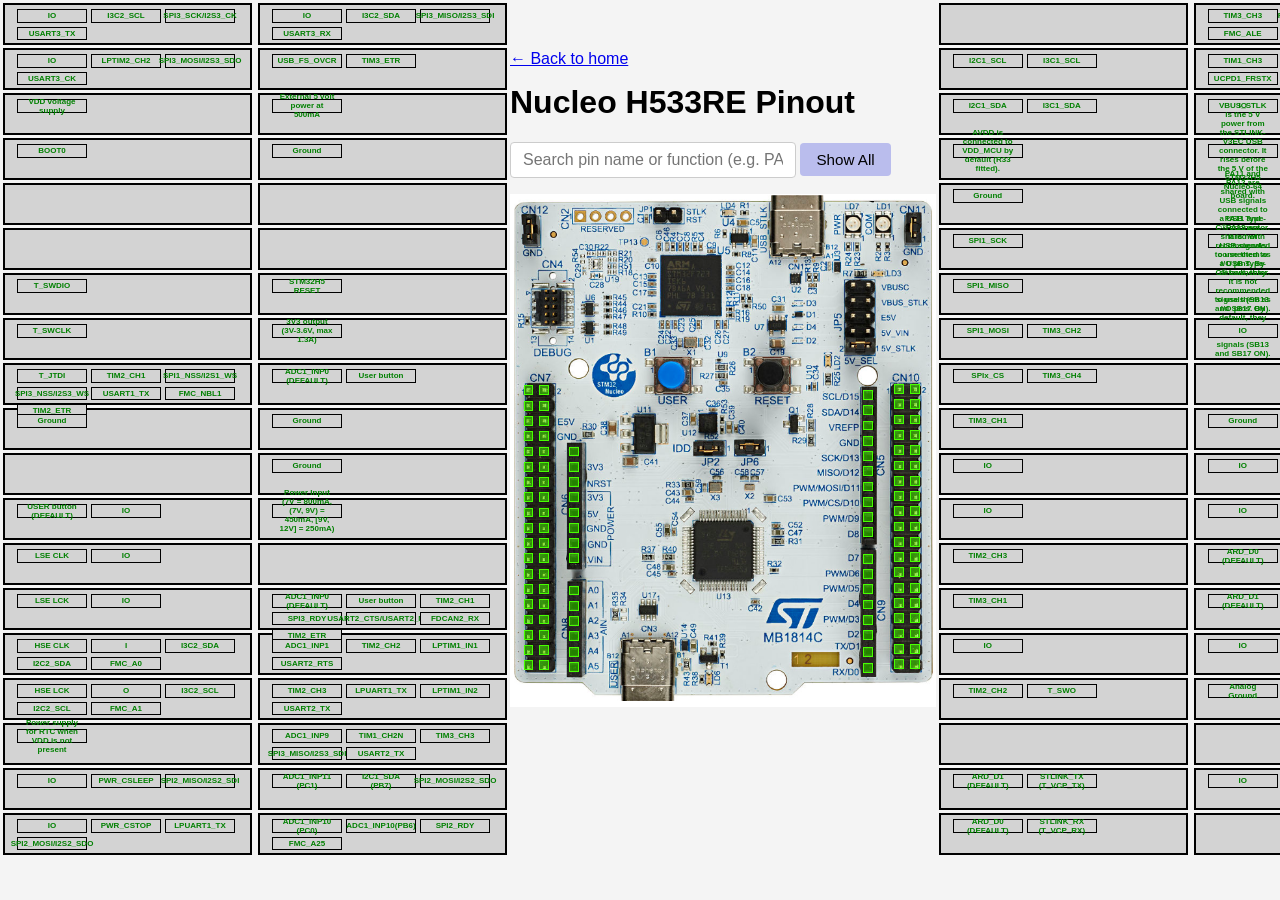
==== commit ea61afee: "Made page compact - Page Title + Back To Home Link + Search Function are now on top of the board to " ====
--- a/H533REpinout.html
+++ b/H533REpinout.html
@@ -7,16 +7,6 @@
   <link rel="stylesheet" href="stylesheet.css"></link>
 </head>
 <body>
-  
-  <a class="back" href="index.html">&larr; Back to home</a>
-  <h1>Nucleo H533RE Pinout</h1>
-
-  <div id="controls">
-    <input type="text" id="search" placeholder="Search pin name or function (e.g. PA5, SPI, ADC)...">
-    <button id="showAllBtn">Show All</button>
-    <span id="matchCount"></span>
-  </div>
-
   <div id="pinout-wrapper">
     <div id="left-pinout" style="display: flex;">
       <div id="left-left-pinout">
@@ -25,10 +15,21 @@
       </div>
     </div> 
 
-    <div id="board-wrapper">
-      <img id="board-img" src="assets/nucleo/Nucleo_H533RE.png" alt="Nucleo H533RE top view">
-      <div id="tooASDFGltip"></div>
-      <!-- pin markers are injected here by JS -->
+    <div>
+      <a class="back" href="index.html" style="padding-top: 50px;">&larr; Back to home</a>
+      <h1>Nucleo H533RE Pinout</h1>
+
+      <div id="controls">
+        <input type="text" id="search" placeholder="Search pin name or function (e.g. PA5, SPI, ADC)...">
+        <button id="showAllBtn">Show All</button>
+        <span id="matchCount"></span>
+      </div>
+
+      <div id="board-wrapper">
+        <img id="board-img" src="assets/nucleo/Nucleo_H533RE.png" alt="Nucleo H533RE top view">
+        <div id="tooASDFGltip"></div>
+        <!-- pin markers are injected here by JS -->
+      </div>
     </div>
 
     <div id="right-pintout" style="display: flex;">
--- a/stylesheet.css
+++ b/stylesheet.css
@@ -3,7 +3,6 @@
     font-family: Arial, sans-serif;
     background: #f4f4f4;
     margin: 0;
-    padding: 2rem;
   }
 
   h1 {
@@ -53,28 +52,65 @@
     display: flex;
     justify-content: safe center; 
     overflow: scroll;
-    margin: -2rem;
-    margin-top: 2rem;
   }
 
   /* --- Pinout-info --- */
   .pin-info {
-    background-color: #1a1a2e;
+    display: flex;
+    flex-wrap: wrap;
+    background-color: lightgray;
+    border: 2px solid black;
     color: white;
     margin: 3px;
-    padding: 2px;
-    width: 222px;
-    min-height: 35px;
+    padding-top: 2px;
+    padding-bottom: 2px;
+    padding-left: 10px;
+    width: 235px;
+    height: 34px;
+    visibility: visible;
+  }
+  
+  .pin-element {
+    display:inline-flex;
+    background-color: lightgray;
+    border: 1px solid black;
+    color: white;
+    vertical-align: top;
+    margin: 2px;
+    width: 70px;
+    height: 13.5px;
+    text-align: center;
+    color: green;
+    font-weight: bold;
+    font-size: 8px;
+    visibility: visible;
+    justify-content: center;
+    align-items: center;
+  }
+  
+  /* Tooltip text */
+  .tooltiptext {
+    visibility: hidden;
+    width: 130px;
+    background-color: black;
+    color: #ffffff;
+    text-align: center;
+    padding: 5px 0;
+    border-radius: 6px;
+    font-size: 8px;
+    position: absolute;
+    z-index: 1; /* Ensure tooltip is displayed above content */
+  }
+
+  /* Show the tooltip text on hover */
+  .tooltip:hover .tooltiptext {
     visibility: visible;
   }
 
   /* --- Image + pin markers --- */
   #board-wrapper {
     position: relative;
-    display: inline;
-    zoom: 0.8
-    /* transform: scale(0.8); */
-    /* width: calc(15vmin + 24em); */
+    zoom: 0.65;
   }
   
   #board-img {
@@ -82,7 +118,6 @@
     min-width: 100px;
     display: block;
     object-fit: contain;
-    max-width: 100%;
   }
 
   .pin-marker {
@@ -105,6 +140,19 @@
     border-color: #b8860b;
     transform: scale(1.4);
     z-index: 5;
+  }
+
+  .pin-info:hover,
+  .pin-info.highlight {
+    background: rgba(255, 200, 80, 0.85);
+    border-color: #b8860b;
+    z-index: 5;
+  }
+
+  .pin-info.group-highlight {
+    background: rgba(120, 200, 255, 0.85);
+    border-color: #1a6fa8;
+    z-index: 4;
   }
 
   .pin-marker.dimmed {
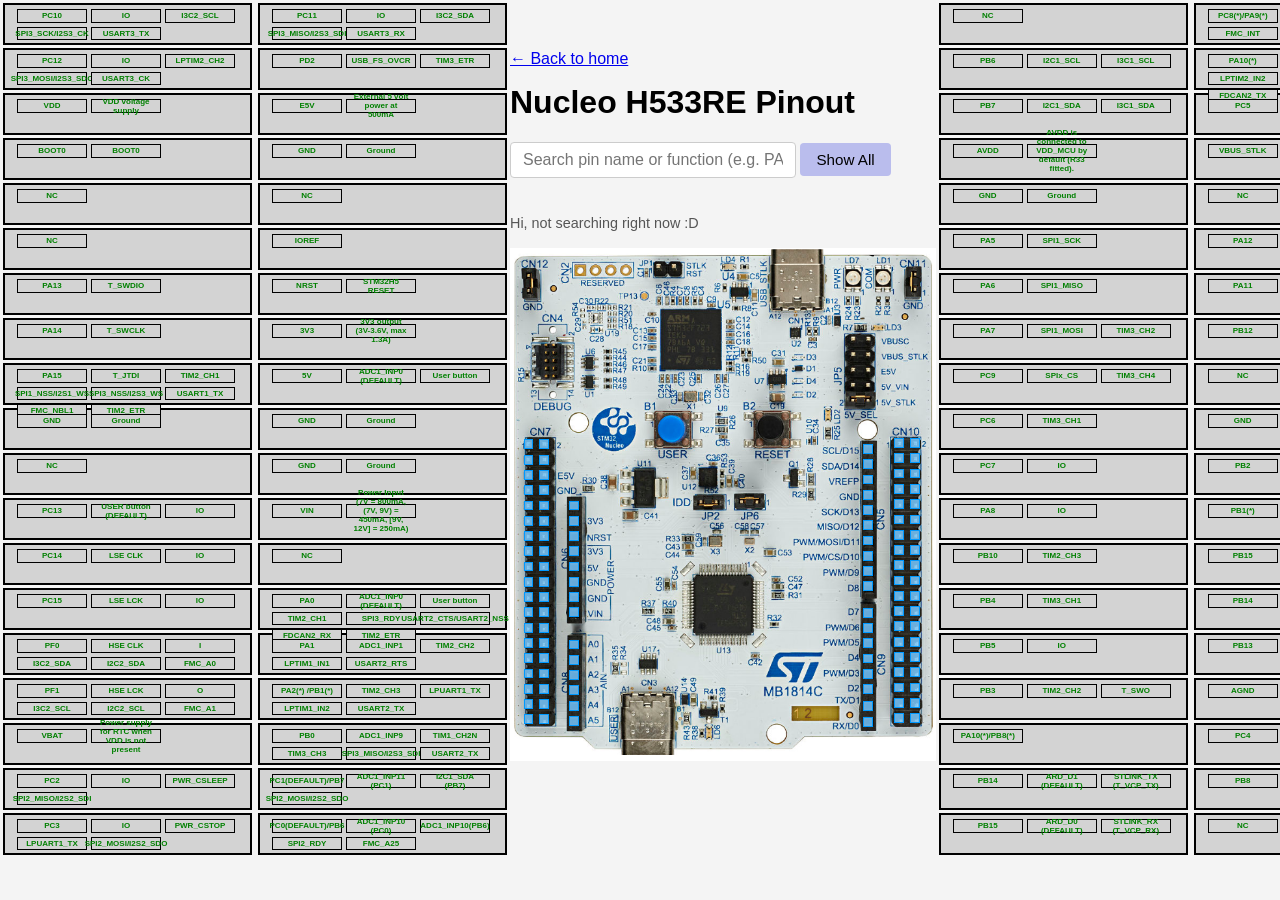
==== commit 5287a1ae: "Search function now covers both name and functionality" ====
--- a/H533REpinout.html
+++ b/H533REpinout.html
@@ -22,7 +22,10 @@
       <div id="controls">
         <input type="text" id="search" placeholder="Search pin name or function (e.g. PA5, SPI, ADC)...">
         <button id="showAllBtn">Show All</button>
-        <span id="matchCount"></span>
+        <br>
+        <br>
+        <br>
+        <span id="matchCount">Hi, not searching right now :D</span>
       </div>
 
       <div id="board-wrapper">
--- a/stylesheet.css
+++ b/stylesheet.css
@@ -128,8 +128,8 @@
     margin-top: -8px;
     margin-left: -1.4%;
     margin-top: -1.4%;
-    background: rgba(72, 255, 0, 0.507);
-    border: 2.5px solid rgb(72, 255, 0);
+    background: rgba(120, 200, 255, 0.85);
+    border: 2.5px solid rgb(0, 153, 255);
     cursor: pointer;
     transition: transform 0.1s ease, background 0.1s ease, border-color 0.1s ease;
   }
@@ -149,9 +149,14 @@
     z-index: 5;
   }
 
-  .pin-info.group-highlight {
-    background: rgba(120, 200, 255, 0.85);
-    border-color: #1a6fa8;
+  .pin-info.group-highlight-mouse, .pin-marker.group-highlight-mouse {
+    background: rgba(246, 157, 14, 0.7) !important;
+    border-color: #713e0a;
+    z-index: 4;
+  }
+  .pin-info.group-highlight-search, .pin-marker.group-highlight-search {
+    background: rgba(143, 255, 120, 0.913);
+    border-color: #4ea81a;
     z-index: 4;
   }
 
@@ -159,11 +164,8 @@
     opacity: 0;
   }
 
-  .pin-marker.group-highlight {
-    background: rgba(120, 200, 255, 0.85);
-    border-color: #1a6fa8;
+  .pin-marker.group-highlight-mouse, .pin-marker.group-highlight-search {
     transform: scale(1.3);
-    z-index: 4;
   }
 
   .pintabs {
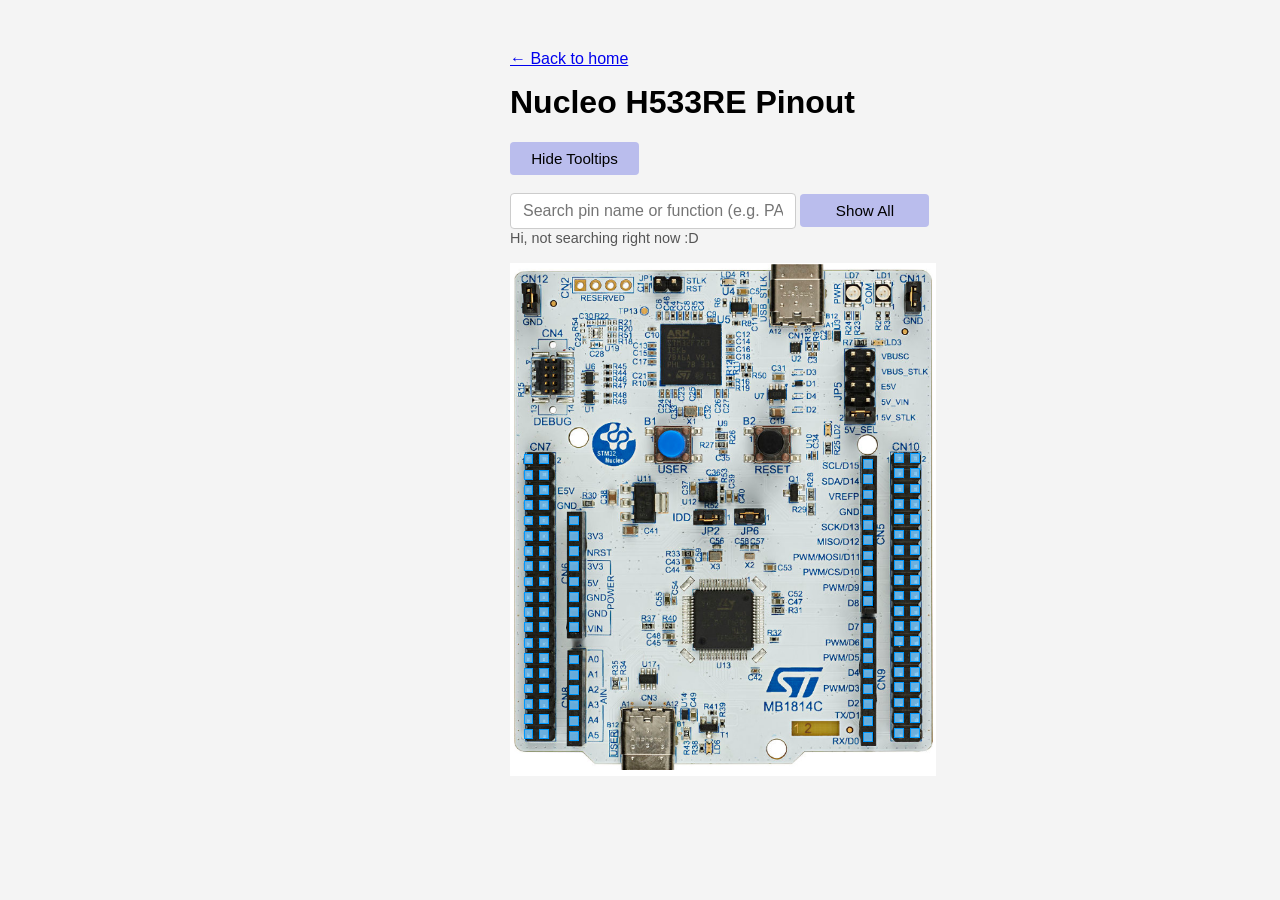
==== commit 0934a691: "Implmented Hiding/Showing Togabele Pin Blocks & Tooltips" ====
--- a/H533REpinout.html
+++ b/H533REpinout.html
@@ -20,10 +20,11 @@
       <h1>Nucleo H533RE Pinout</h1>
 
       <div id="controls">
-        <input type="text" id="search" placeholder="Search pin name or function (e.g. PA5, SPI, ADC)...">
-        <button id="showAllBtn">Show All</button>
+        <button class="interactableBtn" id="hideTooltipsBtn">Hide Tooltips</button>
         <br>
         <br>
+        <input type="text" id="search" placeholder="Search pin name or function (e.g. PA5, SPI, ADC)...">
+        <button class="interactableBtn" id="showAllBtn">Show All</button>
         <br>
         <span id="matchCount">Hi, not searching right now :D</span>
       </div>
--- a/stylesheet.css
+++ b/stylesheet.css
@@ -30,16 +30,17 @@
     border-radius: 4px;
   }
 
-  #showAllBtn {
+  .interactableBtn {
     padding: 0.5rem 1rem;
     background: rgb(186, 189, 237);
     border: none;
     border-radius: 4px;
     cursor: pointer;
+    width: 129px;
     font-size: 0.95rem;
   }
 
-  #showAllBtn:hover {
+  .interactableBtn:hover {
     background: rgb(160, 163, 220);
   }
 
@@ -67,7 +68,11 @@
     padding-left: 10px;
     width: 235px;
     height: 34px;
-    visibility: visible;
+    visibility: hidden;
+  }
+
+  .visible-search, .visible-mouse {
+    visibility: visible !important;
   }
   
   .pin-element {
@@ -83,7 +88,6 @@
     color: green;
     font-weight: bold;
     font-size: 8px;
-    visibility: visible;
     justify-content: center;
     align-items: center;
   }
@@ -91,19 +95,21 @@
   /* Tooltip text */
   .tooltiptext {
     visibility: hidden;
-    width: 130px;
+    width: 260px;
     background-color: black;
     color: #ffffff;
     text-align: center;
     padding: 5px 0;
     border-radius: 6px;
     font-size: 8px;
-    position: absolute;
+    position: relative;
+    top: 20px;
+    /* left: -80px; */
     z-index: 1; /* Ensure tooltip is displayed above content */
   }
 
   /* Show the tooltip text on hover */
-  .tooltip:hover .tooltiptext {
+  .tooltip:hover .tooltiptext-hoverable {
     visibility: visible;
   }
 
